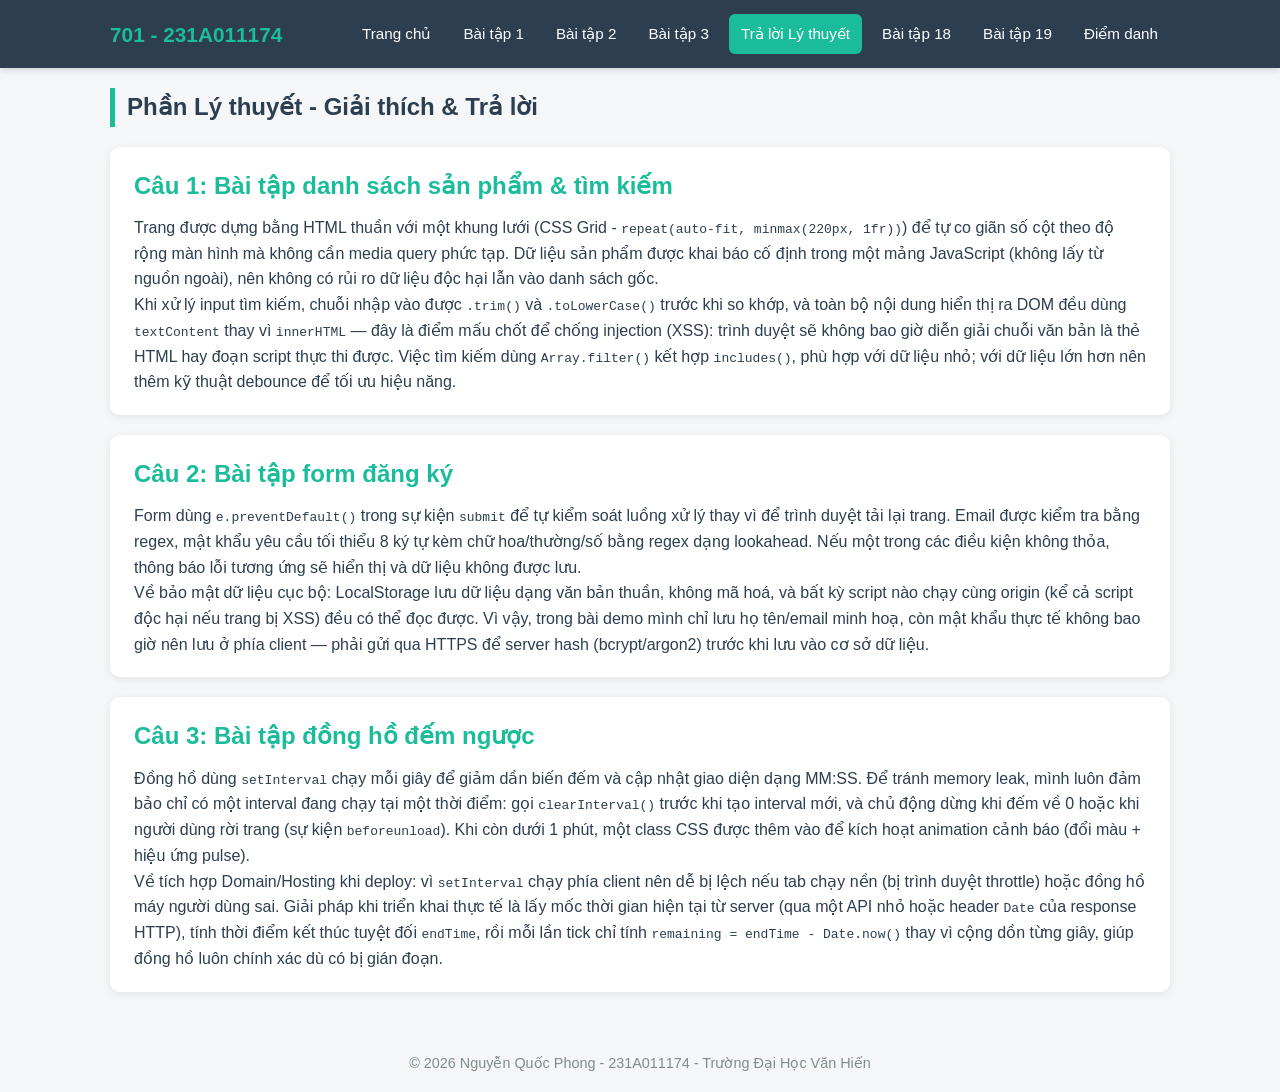
==== about.html @ 1a82f027 "Add files via upload" ====
<!DOCTYPE html>
<html lang="vi">
<head>
<meta charset="UTF-8" />
<meta name="viewport" content="width=device-width, initial-scale=1.0" />
<title>Trả lời Lý thuyết</title>
<link rel="stylesheet" href="css/style.css" />
</head>
<body>

<header>
  <nav class="navbar">
    <div class="brand">701 - 231A011174</div>
    <ul>
      <li><a href="index.html">Trang chủ</a></li>
      <li><a href="baitap01.html">Bài tập 1</a></li>
      <li><a href="baitap02.html">Bài tập 2</a></li>
      <li><a href="baitap03.html">Bài tập 3</a></li>
      <li><a href="about.html">Trả lời Lý thuyết</a></li>
      <li><a href="baitap18.html">Bài tập 18</a></li>
      <li><a href="baitap19.html">Bài tập 19</a></li>
      <li><a href="contact.html">Điểm danh</a></li>
    </ul>
  </nav>
</header>

<main class="container">
  <h2 class="section-title">Phần Lý thuyết - Giải thích &amp; Trả lời</h2>

  <div class="explain-block">
    <h2>Câu 1: Bài tập danh sách sản phẩm &amp; tìm kiếm</h2>
    <p>
      Trang được dựng bằng HTML thuần với một khung lưới (CSS Grid - <code>repeat(auto-fit, minmax(220px, 1fr))</code>)
      để tự co giãn số cột theo độ rộng màn hình mà không cần media query phức tạp. Dữ liệu sản phẩm
      được khai báo cố định trong một mảng JavaScript (không lấy từ nguồn ngoài), nên không có rủi ro
      dữ liệu độc hại lẫn vào danh sách gốc.
    </p>
    <p>
      Khi xử lý input tìm kiếm, chuỗi nhập vào được <code>.trim()</code> và <code>.toLowerCase()</code> trước khi so khớp,
      và toàn bộ nội dung hiển thị ra DOM đều dùng <code>textContent</code> thay vì <code>innerHTML</code> — đây là điểm
      mấu chốt để chống injection (XSS): trình duyệt sẽ không bao giờ diễn giải chuỗi văn bản là thẻ
      HTML hay đoạn script thực thi được. Việc tìm kiếm dùng <code>Array.filter()</code> kết hợp <code>includes()</code>,
      phù hợp với dữ liệu nhỏ; với dữ liệu lớn hơn nên thêm kỹ thuật debounce để tối ưu hiệu năng.
    </p>
  </div>

  <div class="explain-block">
    <h2>Câu 2: Bài tập form đăng ký</h2>
    <p>
      Form dùng <code>e.preventDefault()</code> trong sự kiện <code>submit</code> để tự kiểm soát luồng xử lý thay vì
      để trình duyệt tải lại trang. Email được kiểm tra bằng regex, mật khẩu yêu cầu tối thiểu 8 ký tự
      kèm chữ hoa/thường/số bằng regex dạng lookahead. Nếu một trong các điều kiện không thỏa, thông
      báo lỗi tương ứng sẽ hiển thị và dữ liệu không được lưu.
    </p>
    <p>
      Về bảo mật dữ liệu cục bộ: LocalStorage lưu dữ liệu dạng văn bản thuần, không mã hoá, và bất kỳ
      script nào chạy cùng origin (kể cả script độc hại nếu trang bị XSS) đều có thể đọc được. Vì vậy,
      trong bài demo mình chỉ lưu họ tên/email minh hoạ, còn mật khẩu thực tế không bao giờ nên lưu ở
      phía client — phải gửi qua HTTPS để server hash (bcrypt/argon2) trước khi lưu vào cơ sở dữ liệu.
    </p>
  </div>

  <div class="explain-block">
    <h2>Câu 3: Bài tập đồng hồ đếm ngược</h2>
    <p>
      Đồng hồ dùng <code>setInterval</code> chạy mỗi giây để giảm dần biến đếm và cập nhật giao diện dạng MM:SS.
      Để tránh memory leak, mình luôn đảm bảo chỉ có một interval đang chạy tại một thời điểm: gọi
      <code>clearInterval()</code> trước khi tạo interval mới, và chủ động dừng khi đếm về 0 hoặc khi người dùng
      rời trang (sự kiện <code>beforeunload</code>). Khi còn dưới 1 phút, một class CSS được thêm vào để kích hoạt
      animation cảnh báo (đổi màu + hiệu ứng pulse).
    </p>
    <p>
      Về tích hợp Domain/Hosting khi deploy: vì <code>setInterval</code> chạy phía client nên dễ bị lệch nếu tab
      chạy nền (bị trình duyệt throttle) hoặc đồng hồ máy người dùng sai. Giải pháp khi triển khai thực
      tế là lấy mốc thời gian hiện tại từ server (qua một API nhỏ hoặc header <code>Date</code> của response HTTP),
      tính thời điểm kết thúc tuyệt đối <code>endTime</code>, rồi mỗi lần tick chỉ tính
      <code>remaining = endTime - Date.now()</code> thay vì cộng dồn từng giây, giúp đồng hồ luôn chính xác dù
      có bị gián đoạn.
    </p>
  </div>
</main>

<footer>
  © 2026 Nguyễn Quốc Phong - 231A011174 - Trường Đại Học Văn Hiến
</footer>

<script src="js/script.js"></script>
</body>
</html>
---- css/style.css ----
/* ===== RESET & BASE ===== */
* {
  margin: 0;
  padding: 0;
  box-sizing: border-box;
}

body {
  font-family: "Segoe UI", Tahoma, Arial, sans-serif;
  background: #f4f6f8;
  color: #2c3e50;
  line-height: 1.6;
}

a {
  text-decoration: none;
  color: inherit;
}

img {
  max-width: 100%;
  display: block;
}

.container {
  max-width: 1100px;
  margin: 0 auto;
  padding: 20px;
}

/* ===== HEADER & NAV ===== */
header {
  background: #2c3e50;
  color: #fff;
  position: sticky;
  top: 0;
  z-index: 100;
  box-shadow: 0 2px 6px rgba(0, 0, 0, 0.15);
}

.navbar {
  display: flex;
  flex-wrap: wrap;
  align-items: center;
  justify-content: space-between;
  max-width: 1100px;
  margin: 0 auto;
  padding: 14px 20px;
}

.navbar .brand {
  font-size: 1.3rem;
  font-weight: 700;
  color: #1abc9c;
}

.navbar ul {
  list-style: none;
  display: flex;
  flex-wrap: wrap;
  gap: 8px;
}

.navbar ul li a {
  display: inline-block;
  padding: 8px 12px;
  border-radius: 6px;
  font-size: 0.95rem;
  transition: background 0.2s ease;
}

.navbar ul li a:hover,
.navbar ul li a.active {
  background: #1abc9c;
  color: #fff;
}

/* ===== HERO ===== */
.hero {
  background: linear-gradient(135deg, #1abc9c, #2c3e50);
  color: #fff;
  padding: 50px 20px;
  text-align: center;
}

.hero h1 {
  font-size: 2rem;
  margin-bottom: 10px;
}

.hero p {
  font-size: 1.05rem;
  opacity: 0.9;
}

/* ===== SECTION TITLES ===== */
.section-title {
  font-size: 1.5rem;
  margin-bottom: 20px;
  border-left: 5px solid #1abc9c;
  padding-left: 12px;
  color: #2c3e50;
}

/* ===== CARD GRID (general) ===== */
.card-grid {
  display: grid;
  grid-template-columns: repeat(auto-fit, minmax(260px, 1fr));
  gap: 20px;
}

.card {
  background: #fff;
  border-radius: 10px;
  padding: 20px;
  box-shadow: 0 2px 8px rgba(0, 0, 0, 0.08);
  transition: transform 0.2s ease, box-shadow 0.2s ease;
}

.card:hover {
  transform: translateY(-4px);
  box-shadow: 0 6px 18px rgba(0, 0, 0, 0.12);
}

/* ===== BAITAP 01: PRODUCT LIST ===== */
.search-box {
  display: flex;
  gap: 10px;
  margin-bottom: 25px;
  flex-wrap: wrap;
}

.search-box input {
  flex: 1;
  min-width: 200px;
  padding: 12px 14px;
  border: 1px solid #ccc;
  border-radius: 8px;
  font-size: 1rem;
}

.search-box input:focus {
  outline: none;
  border-color: #1abc9c;
}

.product-grid {
  display: grid;
  grid-template-columns: repeat(auto-fit, minmax(220px, 1fr));
  gap: 20px;
}

.product-card {
  background: #fff;
  border-radius: 10px;
  overflow: hidden;
  box-shadow: 0 2px 8px rgba(0, 0, 0, 0.08);
  display: flex;
  flex-direction: column;
  transition: transform 0.2s ease;
}

.product-card:hover {
  transform: translateY(-4px);
}

.product-card .product-img {
  height: 140px;
  display: flex;
  align-items: center;
  justify-content: center;
  font-size: 2.5rem;
  background: #ecf0f1;
}

.product-card .product-body {
  padding: 16px;
  flex: 1;
  display: flex;
  flex-direction: column;
}

.product-card h3 {
  margin-bottom: 6px;
  font-size: 1.1rem;
}

.product-card .price {
  color: #e67e22;
  font-weight: 700;
  margin-top: auto;
  padding-top: 10px;
}

.no-result {
  text-align: center;
  padding: 30px;
  color: #c0392b;
  font-weight: 600;
  background: #fdecea;
  border-radius: 10px;
  display: none;
}

/* ===== BAITAP 02: REGISTRATION FORM ===== */
.form-wrapper {
  max-width: 480px;
  margin: 0 auto;
  background: #fff;
  padding: 30px;
  border-radius: 12px;
  box-shadow: 0 2px 10px rgba(0, 0, 0, 0.08);
}

.form-group {
  margin-bottom: 18px;
}

.form-group label {
  display: block;
  margin-bottom: 6px;
  font-weight: 600;
  font-size: 0.95rem;
}

.form-group input[type="text"],
.form-group input[type="email"],
.form-group input[type="password"] {
  width: 100%;
  padding: 11px 13px;
  border: 1px solid #ccc;
  border-radius: 8px;
  font-size: 1rem;
}

.form-group input:focus {
  outline: none;
  border-color: #1abc9c;
}

.checkbox-group {
  display: flex;
  align-items: center;
  gap: 8px;
}

.error-text {
  color: #c0392b;
  font-size: 0.85rem;
  margin-top: 5px;
  display: none;
}

.btn {
  display: inline-block;
  background: #1abc9c;
  color: #fff;
  border: none;
  padding: 12px 20px;
  border-radius: 8px;
  font-size: 1rem;
  cursor: pointer;
  width: 100%;
  transition: background 0.2s ease;
}

.btn:hover {
  background: #16a085;
}

.success-msg {
  margin-top: 16px;
  padding: 12px;
  border-radius: 8px;
  background: #eafaf1;
  color: #1e8449;
  font-weight: 600;
  text-align: center;
  display: none;
}

/* ===== BAITAP 03: COUNTDOWN TIMER ===== */
.timer-wrapper {
  text-align: center;
  padding: 40px 20px;
}

.timer-display {
  font-size: 4rem;
  font-weight: 700;
  background: #2c3e50;
  color: #1abc9c;
  display: inline-block;
  padding: 20px 50px;
  border-radius: 16px;
  margin: 20px 0;
  letter-spacing: 4px;
  transition: color 0.3s ease, background 0.3s ease;
}

.timer-display.warning {
  background: #c0392b;
  color: #fff;
  animation: pulse 1s infinite;
}

@keyframes pulse {
  0% { transform: scale(1); }
  50% { transform: scale(1.06); }
  100% { transform: scale(1); }
}

.timer-controls button {
  margin: 0 6px;
  padding: 10px 18px;
  border: none;
  border-radius: 8px;
  background: #1abc9c;
  color: #fff;
  font-size: 0.95rem;
  cursor: pointer;
}

.timer-controls button:hover {
  background: #16a085;
}

.timer-controls button.reset {
  background: #95a5a6;
}

.timer-controls button.reset:hover {
  background: #7f8c8d;
}

/* Modal */
.modal-overlay {
  display: none;
  position: fixed;
  inset: 0;
  background: rgba(0, 0, 0, 0.55);
  align-items: center;
  justify-content: center;
  z-index: 1000;
}

.modal-overlay.show {
  display: flex;
}

.modal-box {
  background: #fff;
  padding: 30px;
  border-radius: 12px;
  text-align: center;
  max-width: 320px;
  box-shadow: 0 8px 24px rgba(0, 0, 0, 0.25);
}

.modal-box h2 {
  color: #c0392b;
  margin-bottom: 12px;
}

.modal-box button {
  margin-top: 16px;
  padding: 10px 20px;
  border: none;
  background: #1abc9c;
  color: #fff;
  border-radius: 8px;
  cursor: pointer;
}

/* ===== EXPLANATION / THEORY PAGE ===== */
.explain-block {
  background: #fff;
  border-radius: 10px;
  padding: 20px 24px;
  margin-bottom: 20px;
  box-shadow: 0 2px 8px rgba(0, 0, 0, 0.08);
}

.explain-block h2 {
  color: #1abc9c;
  margin-bottom: 10px;
}

.explain-block ul {
  margin: 10px 0 0 20px;
}

/* ===== PROFILE / CONTACT PAGE ===== */
.profile-card {
  display: flex;
  gap: 24px;
  align-items: center;
  background: #fff;
  border-radius: 12px;
  padding: 24px;
  box-shadow: 0 2px 8px rgba(0, 0, 0, 0.08);
  flex-wrap: wrap;
}

.profile-card img {
  width: 140px;
  height: 140px;
  border-radius: 50%;
  object-fit: cover;
  border: 4px solid #1abc9c;
}

.info-table {
  width: 100%;
  border-collapse: collapse;
  margin-top: 20px;
  background: #fff;
  border-radius: 10px;
  overflow: hidden;
  box-shadow: 0 2px 8px rgba(0, 0, 0, 0.08);
}

.info-table th,
.info-table td {
  padding: 12px 16px;
  text-align: left;
  border-bottom: 1px solid #eee;
}

.info-table th {
  background: #2c3e50;
  color: #fff;
  width: 220px;
}

.info-table tr:last-child td,
.info-table tr:last-child th {
  border-bottom: none;
}

.info-table a {
  color: #1abc9c;
  word-break: break-all;
}

/* ===== FOOTER ===== */
footer {
  text-align: center;
  padding: 20px;
  color: #7f8c8d;
  font-size: 0.9rem;
}

/* ===== RESPONSIVE ===== */
@media (max-width: 600px) {
  .navbar {
    flex-direction: column;
    align-items: flex-start;
  }
  .timer-display {
    font-size: 2.6rem;
    padding: 16px 30px;
  }
  .profile-card {
    flex-direction: column;
    text-align: center;
  }
  .info-table th {
    width: 140px;
  }
}
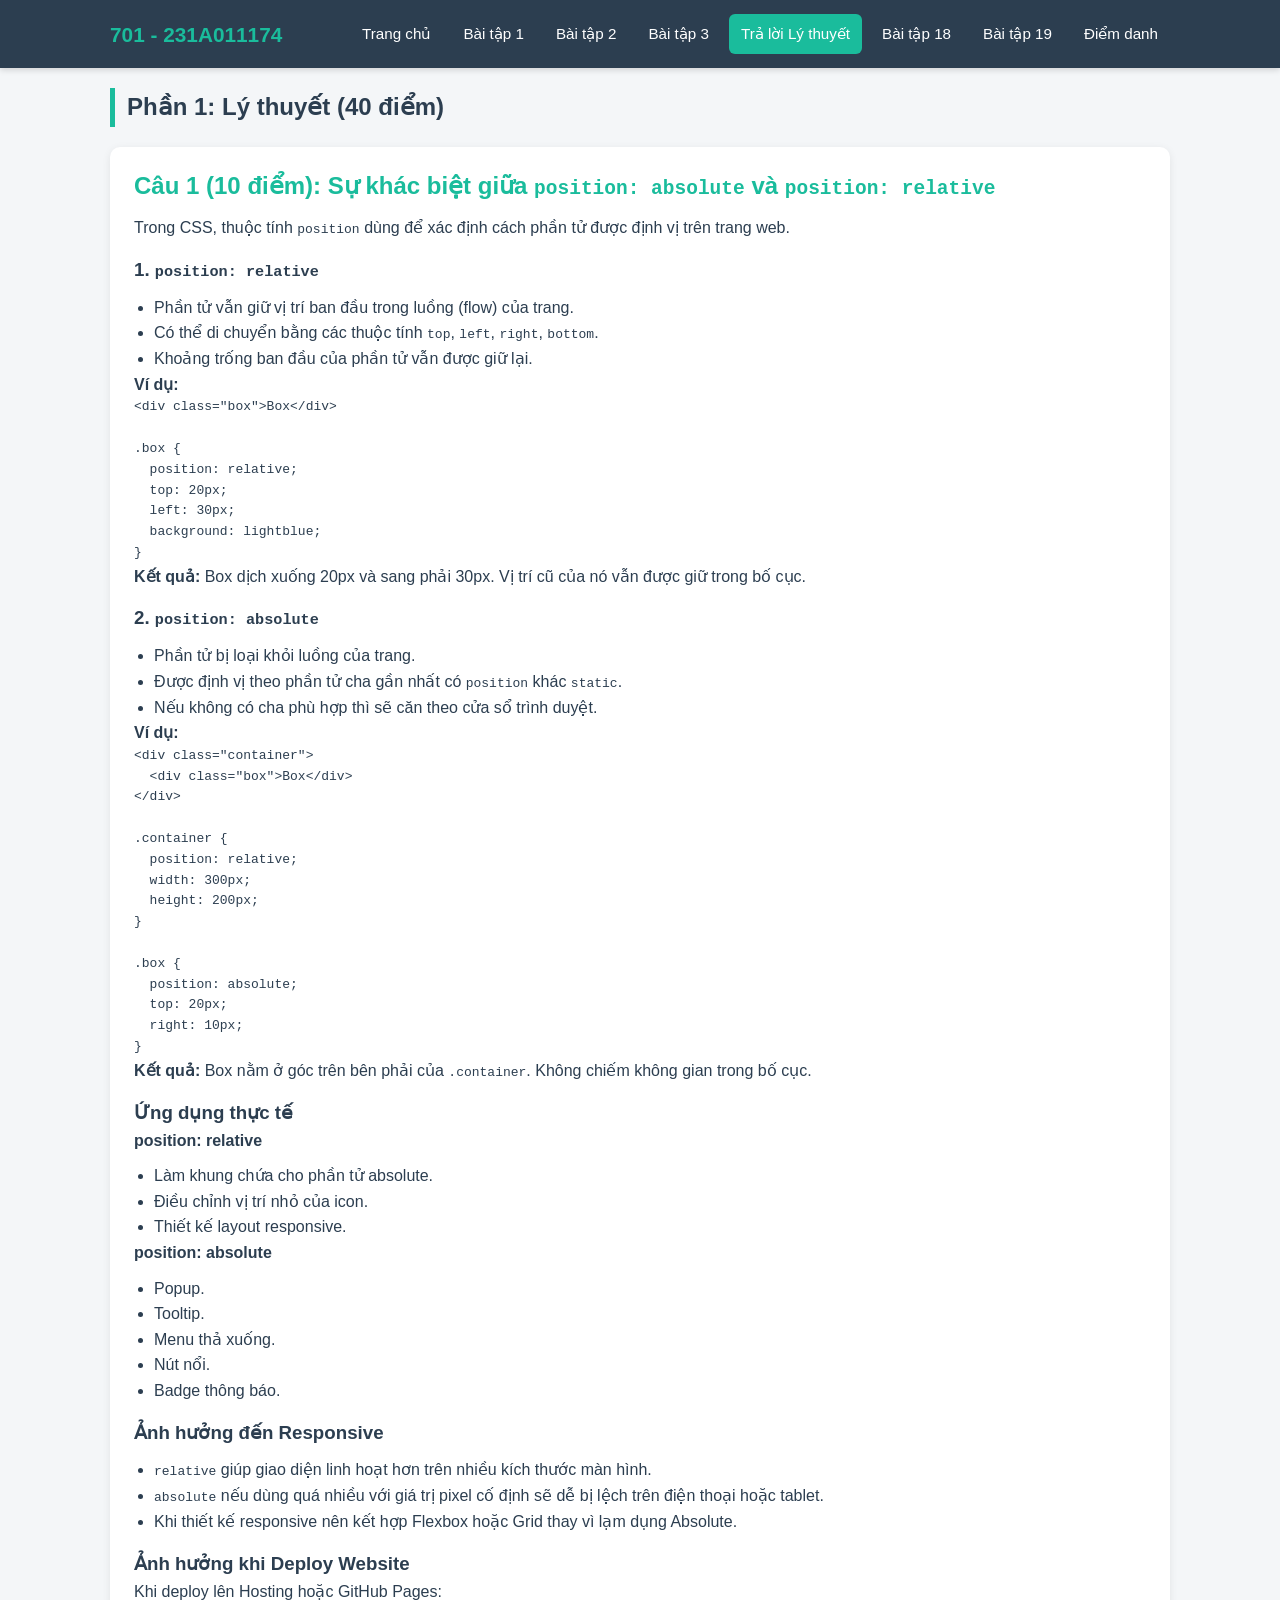
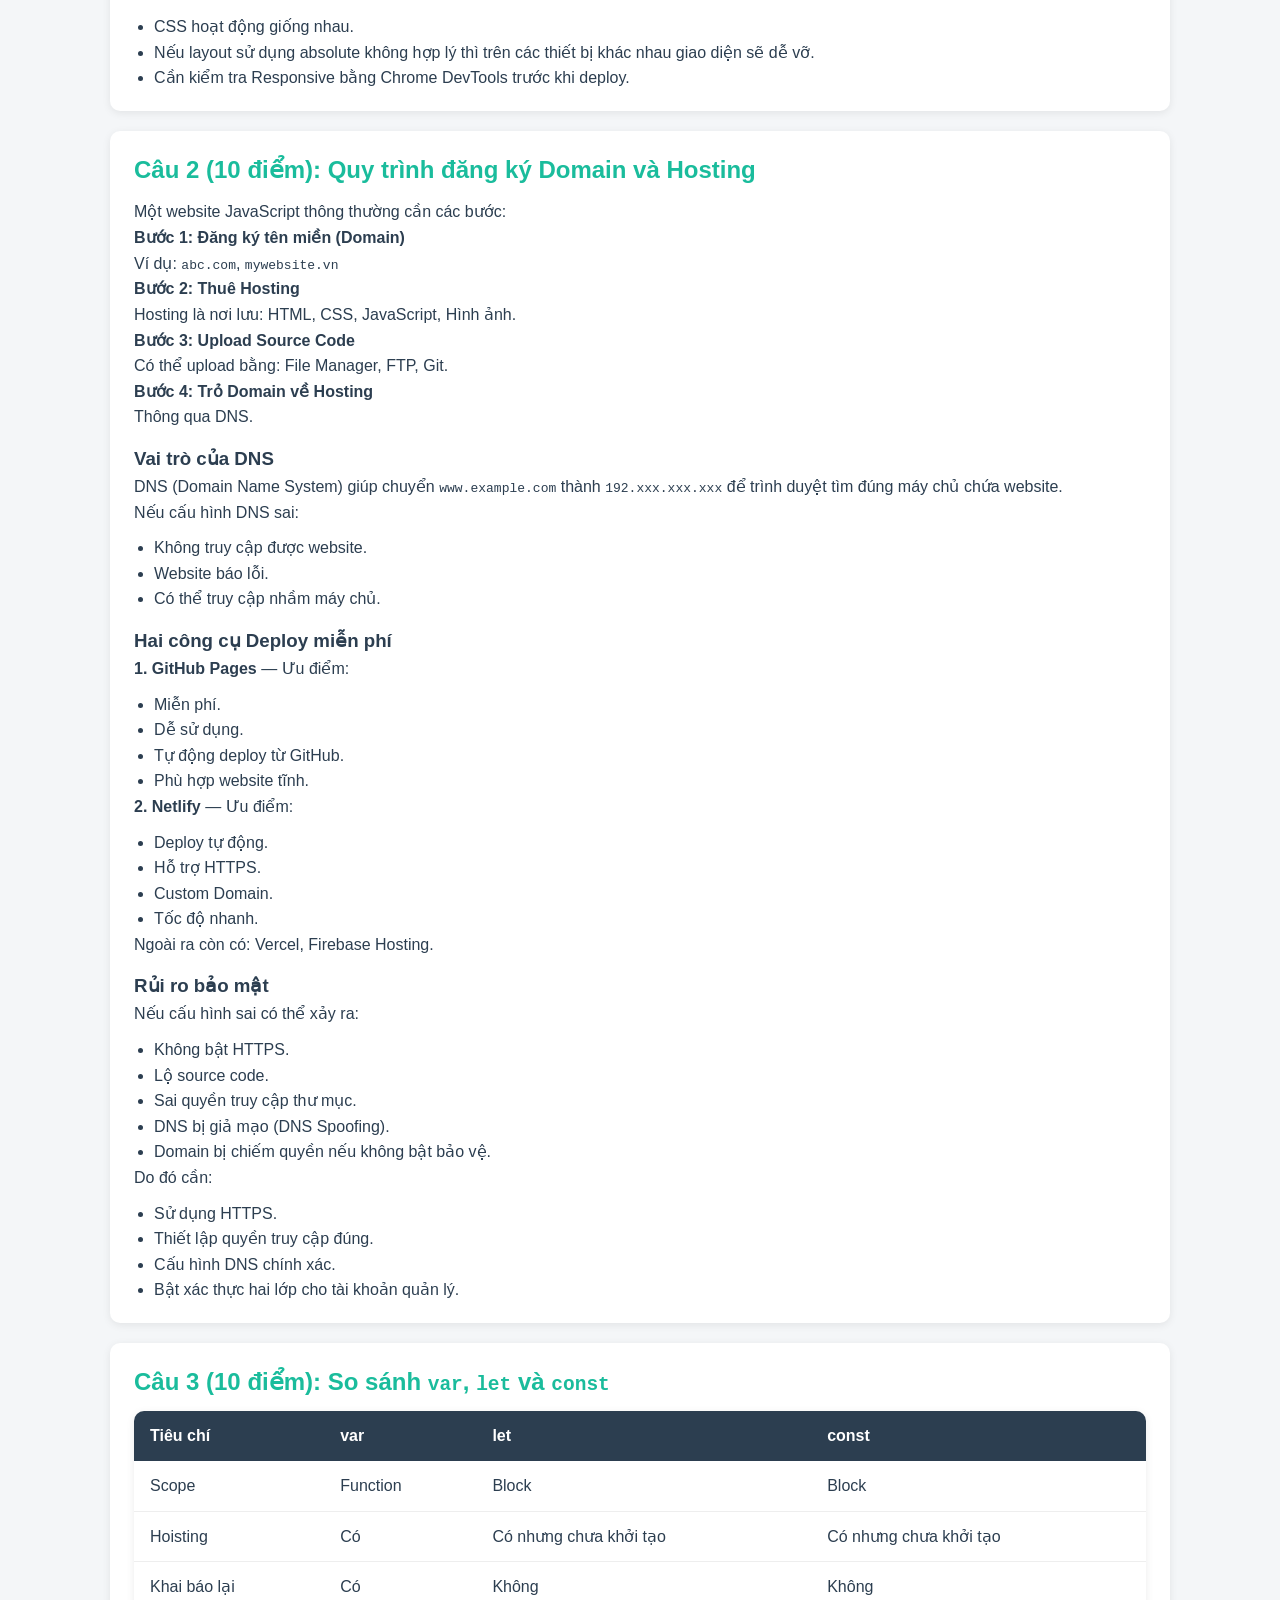
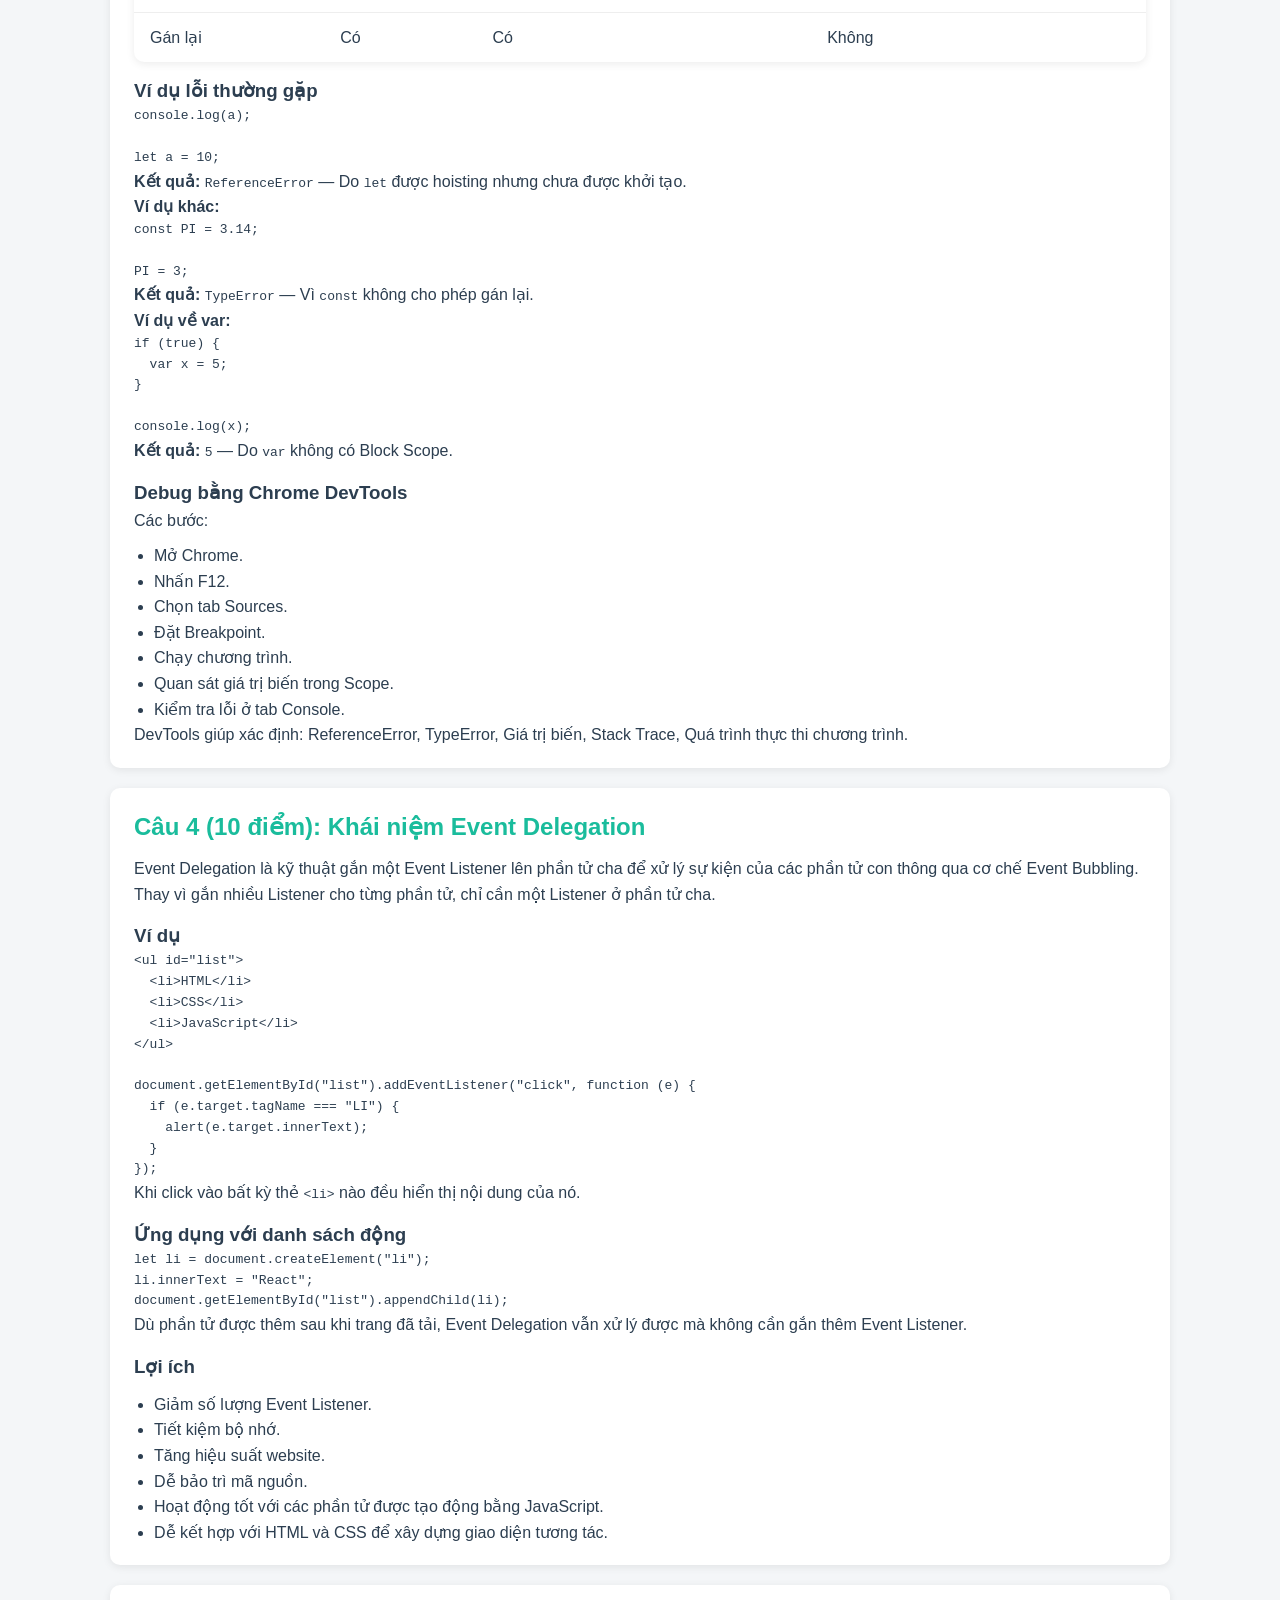
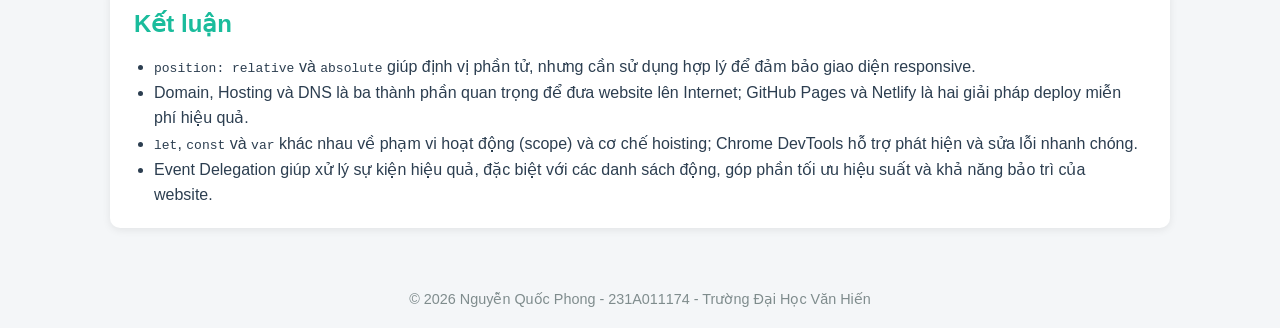
==== commit 800dd214: "Add files via upload" ====
--- a/about.html
+++ b/about.html
@@ -25,58 +25,248 @@
 </header>
 
 <main class="container">
-  <h2 class="section-title">Phần Lý thuyết - Giải thích &amp; Trả lời</h2>
-
-  <div class="explain-block">
-    <h2>Câu 1: Bài tập danh sách sản phẩm &amp; tìm kiếm</h2>
-    <p>
-      Trang được dựng bằng HTML thuần với một khung lưới (CSS Grid - <code>repeat(auto-fit, minmax(220px, 1fr))</code>)
-      để tự co giãn số cột theo độ rộng màn hình mà không cần media query phức tạp. Dữ liệu sản phẩm
-      được khai báo cố định trong một mảng JavaScript (không lấy từ nguồn ngoài), nên không có rủi ro
-      dữ liệu độc hại lẫn vào danh sách gốc.
-    </p>
-    <p>
-      Khi xử lý input tìm kiếm, chuỗi nhập vào được <code>.trim()</code> và <code>.toLowerCase()</code> trước khi so khớp,
-      và toàn bộ nội dung hiển thị ra DOM đều dùng <code>textContent</code> thay vì <code>innerHTML</code> — đây là điểm
-      mấu chốt để chống injection (XSS): trình duyệt sẽ không bao giờ diễn giải chuỗi văn bản là thẻ
-      HTML hay đoạn script thực thi được. Việc tìm kiếm dùng <code>Array.filter()</code> kết hợp <code>includes()</code>,
-      phù hợp với dữ liệu nhỏ; với dữ liệu lớn hơn nên thêm kỹ thuật debounce để tối ưu hiệu năng.
-    </p>
-  </div>
-
-  <div class="explain-block">
-    <h2>Câu 2: Bài tập form đăng ký</h2>
-    <p>
-      Form dùng <code>e.preventDefault()</code> trong sự kiện <code>submit</code> để tự kiểm soát luồng xử lý thay vì
-      để trình duyệt tải lại trang. Email được kiểm tra bằng regex, mật khẩu yêu cầu tối thiểu 8 ký tự
-      kèm chữ hoa/thường/số bằng regex dạng lookahead. Nếu một trong các điều kiện không thỏa, thông
-      báo lỗi tương ứng sẽ hiển thị và dữ liệu không được lưu.
-    </p>
-    <p>
-      Về bảo mật dữ liệu cục bộ: LocalStorage lưu dữ liệu dạng văn bản thuần, không mã hoá, và bất kỳ
-      script nào chạy cùng origin (kể cả script độc hại nếu trang bị XSS) đều có thể đọc được. Vì vậy,
-      trong bài demo mình chỉ lưu họ tên/email minh hoạ, còn mật khẩu thực tế không bao giờ nên lưu ở
-      phía client — phải gửi qua HTTPS để server hash (bcrypt/argon2) trước khi lưu vào cơ sở dữ liệu.
-    </p>
-  </div>
-
-  <div class="explain-block">
-    <h2>Câu 3: Bài tập đồng hồ đếm ngược</h2>
-    <p>
-      Đồng hồ dùng <code>setInterval</code> chạy mỗi giây để giảm dần biến đếm và cập nhật giao diện dạng MM:SS.
-      Để tránh memory leak, mình luôn đảm bảo chỉ có một interval đang chạy tại một thời điểm: gọi
-      <code>clearInterval()</code> trước khi tạo interval mới, và chủ động dừng khi đếm về 0 hoặc khi người dùng
-      rời trang (sự kiện <code>beforeunload</code>). Khi còn dưới 1 phút, một class CSS được thêm vào để kích hoạt
-      animation cảnh báo (đổi màu + hiệu ứng pulse).
-    </p>
-    <p>
-      Về tích hợp Domain/Hosting khi deploy: vì <code>setInterval</code> chạy phía client nên dễ bị lệch nếu tab
-      chạy nền (bị trình duyệt throttle) hoặc đồng hồ máy người dùng sai. Giải pháp khi triển khai thực
-      tế là lấy mốc thời gian hiện tại từ server (qua một API nhỏ hoặc header <code>Date</code> của response HTTP),
-      tính thời điểm kết thúc tuyệt đối <code>endTime</code>, rồi mỗi lần tick chỉ tính
-      <code>remaining = endTime - Date.now()</code> thay vì cộng dồn từng giây, giúp đồng hồ luôn chính xác dù
-      có bị gián đoạn.
-    </p>
+  <h2 class="section-title">Phần 1: Lý thuyết (40 điểm)</h2>
+
+  <!-- ===================== CÂU 1 ===================== -->
+  <div class="explain-block">
+    <h2>Câu 1 (10 điểm): Sự khác biệt giữa <code>position: absolute</code> và <code>position: relative</code></h2>
+    <p>Trong CSS, thuộc tính <code>position</code> dùng để xác định cách phần tử được định vị trên trang web.</p>
+
+    <h3 style="margin-top:14px;">1. <code>position: relative</code></h3>
+    <ul>
+      <li>Phần tử vẫn giữ vị trí ban đầu trong luồng (flow) của trang.</li>
+      <li>Có thể di chuyển bằng các thuộc tính <code>top</code>, <code>left</code>, <code>right</code>, <code>bottom</code>.</li>
+      <li>Khoảng trống ban đầu của phần tử vẫn được giữ lại.</li>
+    </ul>
+    <p><strong>Ví dụ:</strong></p>
+    <pre><code>&lt;div class="box"&gt;Box&lt;/div&gt;
+
+.box {
+  position: relative;
+  top: 20px;
+  left: 30px;
+  background: lightblue;
+}</code></pre>
+    <p><strong>Kết quả:</strong> Box dịch xuống 20px và sang phải 30px. Vị trí cũ của nó vẫn được giữ trong bố cục.</p>
+
+    <h3 style="margin-top:14px;">2. <code>position: absolute</code></h3>
+    <ul>
+      <li>Phần tử bị loại khỏi luồng của trang.</li>
+      <li>Được định vị theo phần tử cha gần nhất có <code>position</code> khác <code>static</code>.</li>
+      <li>Nếu không có cha phù hợp thì sẽ căn theo cửa sổ trình duyệt.</li>
+    </ul>
+    <p><strong>Ví dụ:</strong></p>
+    <pre><code>&lt;div class="container"&gt;
+  &lt;div class="box"&gt;Box&lt;/div&gt;
+&lt;/div&gt;
+
+.container {
+  position: relative;
+  width: 300px;
+  height: 200px;
+}
+
+.box {
+  position: absolute;
+  top: 20px;
+  right: 10px;
+}</code></pre>
+    <p><strong>Kết quả:</strong> Box nằm ở góc trên bên phải của <code>.container</code>. Không chiếm không gian trong bố cục.</p>
+
+    <h3 style="margin-top:14px;">Ứng dụng thực tế</h3>
+    <p><strong>position: relative</strong></p>
+    <ul>
+      <li>Làm khung chứa cho phần tử absolute.</li>
+      <li>Điều chỉnh vị trí nhỏ của icon.</li>
+      <li>Thiết kế layout responsive.</li>
+    </ul>
+    <p><strong>position: absolute</strong></p>
+    <ul>
+      <li>Popup.</li>
+      <li>Tooltip.</li>
+      <li>Menu thả xuống.</li>
+      <li>Nút nổi.</li>
+      <li>Badge thông báo.</li>
+    </ul>
+
+    <h3 style="margin-top:14px;">Ảnh hưởng đến Responsive</h3>
+    <ul>
+      <li><code>relative</code> giúp giao diện linh hoạt hơn trên nhiều kích thước màn hình.</li>
+      <li><code>absolute</code> nếu dùng quá nhiều với giá trị pixel cố định sẽ dễ bị lệch trên điện thoại hoặc tablet.</li>
+      <li>Khi thiết kế responsive nên kết hợp Flexbox hoặc Grid thay vì lạm dụng Absolute.</li>
+    </ul>
+
+    <h3 style="margin-top:14px;">Ảnh hưởng khi Deploy Website</h3>
+    <p>Khi deploy lên Hosting hoặc GitHub Pages:</p>
+    <ul>
+      <li>CSS hoạt động giống nhau.</li>
+      <li>Nếu layout sử dụng absolute không hợp lý thì trên các thiết bị khác nhau giao diện sẽ dễ vỡ.</li>
+      <li>Cần kiểm tra Responsive bằng Chrome DevTools trước khi deploy.</li>
+    </ul>
+  </div>
+
+  <!-- ===================== CÂU 2 ===================== -->
+  <div class="explain-block">
+    <h2>Câu 2 (10 điểm): Quy trình đăng ký Domain và Hosting</h2>
+    <p>Một website JavaScript thông thường cần các bước:</p>
+
+    <p><strong>Bước 1: Đăng ký tên miền (Domain)</strong></p>
+    <p>Ví dụ: <code>abc.com</code>, <code>mywebsite.vn</code></p>
+
+    <p><strong>Bước 2: Thuê Hosting</strong></p>
+    <p>Hosting là nơi lưu: HTML, CSS, JavaScript, Hình ảnh.</p>
+
+    <p><strong>Bước 3: Upload Source Code</strong></p>
+    <p>Có thể upload bằng: File Manager, FTP, Git.</p>
+
+    <p><strong>Bước 4: Trỏ Domain về Hosting</strong></p>
+    <p>Thông qua DNS.</p>
+
+    <h3 style="margin-top:14px;">Vai trò của DNS</h3>
+    <p>DNS (Domain Name System) giúp chuyển <code>www.example.com</code> thành <code>192.xxx.xxx.xxx</code> để trình duyệt tìm đúng máy chủ chứa website.</p>
+    <p>Nếu cấu hình DNS sai:</p>
+    <ul>
+      <li>Không truy cập được website.</li>
+      <li>Website báo lỗi.</li>
+      <li>Có thể truy cập nhầm máy chủ.</li>
+    </ul>
+
+    <h3 style="margin-top:14px;">Hai công cụ Deploy miễn phí</h3>
+    <p><strong>1. GitHub Pages</strong> — Ưu điểm:</p>
+    <ul>
+      <li>Miễn phí.</li>
+      <li>Dễ sử dụng.</li>
+      <li>Tự động deploy từ GitHub.</li>
+      <li>Phù hợp website tĩnh.</li>
+    </ul>
+    <p><strong>2. Netlify</strong> — Ưu điểm:</p>
+    <ul>
+      <li>Deploy tự động.</li>
+      <li>Hỗ trợ HTTPS.</li>
+      <li>Custom Domain.</li>
+      <li>Tốc độ nhanh.</li>
+    </ul>
+    <p>Ngoài ra còn có: Vercel, Firebase Hosting.</p>
+
+    <h3 style="margin-top:14px;">Rủi ro bảo mật</h3>
+    <p>Nếu cấu hình sai có thể xảy ra:</p>
+    <ul>
+      <li>Không bật HTTPS.</li>
+      <li>Lộ source code.</li>
+      <li>Sai quyền truy cập thư mục.</li>
+      <li>DNS bị giả mạo (DNS Spoofing).</li>
+      <li>Domain bị chiếm quyền nếu không bật bảo vệ.</li>
+    </ul>
+    <p>Do đó cần:</p>
+    <ul>
+      <li>Sử dụng HTTPS.</li>
+      <li>Thiết lập quyền truy cập đúng.</li>
+      <li>Cấu hình DNS chính xác.</li>
+      <li>Bật xác thực hai lớp cho tài khoản quản lý.</li>
+    </ul>
+  </div>
+
+  <!-- ===================== CÂU 3 ===================== -->
+  <div class="explain-block">
+    <h2>Câu 3 (10 điểm): So sánh <code>var</code>, <code>let</code> và <code>const</code></h2>
+
+    <table class="info-table" style="margin-top:10px;">
+      <thead>
+        <tr>
+          <th style="width:auto;">Tiêu chí</th>
+          <th style="width:auto;">var</th>
+          <th style="width:auto;">let</th>
+          <th style="width:auto;">const</th>
+        </tr>
+      </thead>
+      <tbody>
+        <tr><td>Scope</td><td>Function</td><td>Block</td><td>Block</td></tr>
+        <tr><td>Hoisting</td><td>Có</td><td>Có nhưng chưa khởi tạo</td><td>Có nhưng chưa khởi tạo</td></tr>
+        <tr><td>Khai báo lại</td><td>Có</td><td>Không</td><td>Không</td></tr>
+        <tr><td>Gán lại</td><td>Có</td><td>Có</td><td>Không</td></tr>
+      </tbody>
+    </table>
+
+    <h3 style="margin-top:14px;">Ví dụ lỗi thường gặp</h3>
+    <pre><code>console.log(a);
+
+let a = 10;</code></pre>
+    <p><strong>Kết quả:</strong> <code>ReferenceError</code> — Do <code>let</code> được hoisting nhưng chưa được khởi tạo.</p>
+
+    <p><strong>Ví dụ khác:</strong></p>
+    <pre><code>const PI = 3.14;
+
+PI = 3;</code></pre>
+    <p><strong>Kết quả:</strong> <code>TypeError</code> — Vì <code>const</code> không cho phép gán lại.</p>
+
+    <p><strong>Ví dụ về var:</strong></p>
+    <pre><code>if (true) {
+  var x = 5;
+}
+
+console.log(x);</code></pre>
+    <p><strong>Kết quả:</strong> <code>5</code> — Do <code>var</code> không có Block Scope.</p>
+
+    <h3 style="margin-top:14px;">Debug bằng Chrome DevTools</h3>
+    <p>Các bước:</p>
+    <ul>
+      <li>Mở Chrome.</li>
+      <li>Nhấn F12.</li>
+      <li>Chọn tab Sources.</li>
+      <li>Đặt Breakpoint.</li>
+      <li>Chạy chương trình.</li>
+      <li>Quan sát giá trị biến trong Scope.</li>
+      <li>Kiểm tra lỗi ở tab Console.</li>
+    </ul>
+    <p>DevTools giúp xác định: ReferenceError, TypeError, Giá trị biến, Stack Trace, Quá trình thực thi chương trình.</p>
+  </div>
+
+  <!-- ===================== CÂU 4 ===================== -->
+  <div class="explain-block">
+    <h2>Câu 4 (10 điểm): Khái niệm Event Delegation</h2>
+    <p>Event Delegation là kỹ thuật gắn một Event Listener lên phần tử cha để xử lý sự kiện của các phần tử con thông qua cơ chế Event Bubbling.</p>
+    <p>Thay vì gắn nhiều Listener cho từng phần tử, chỉ cần một Listener ở phần tử cha.</p>
+
+    <h3 style="margin-top:14px;">Ví dụ</h3>
+    <pre><code>&lt;ul id="list"&gt;
+  &lt;li&gt;HTML&lt;/li&gt;
+  &lt;li&gt;CSS&lt;/li&gt;
+  &lt;li&gt;JavaScript&lt;/li&gt;
+&lt;/ul&gt;
+
+document.getElementById("list").addEventListener("click", function (e) {
+  if (e.target.tagName === "LI") {
+    alert(e.target.innerText);
+  }
+});</code></pre>
+    <p>Khi click vào bất kỳ thẻ <code>&lt;li&gt;</code> nào đều hiển thị nội dung của nó.</p>
+
+    <h3 style="margin-top:14px;">Ứng dụng với danh sách động</h3>
+    <pre><code>let li = document.createElement("li");
+li.innerText = "React";
+document.getElementById("list").appendChild(li);</code></pre>
+    <p>Dù phần tử được thêm sau khi trang đã tải, Event Delegation vẫn xử lý được mà không cần gắn thêm Event Listener.</p>
+
+    <h3 style="margin-top:14px;">Lợi ích</h3>
+    <ul>
+      <li>Giảm số lượng Event Listener.</li>
+      <li>Tiết kiệm bộ nhớ.</li>
+      <li>Tăng hiệu suất website.</li>
+      <li>Dễ bảo trì mã nguồn.</li>
+      <li>Hoạt động tốt với các phần tử được tạo động bằng JavaScript.</li>
+      <li>Dễ kết hợp với HTML và CSS để xây dựng giao diện tương tác.</li>
+    </ul>
+  </div>
+
+  <!-- ===================== KẾT LUẬN ===================== -->
+  <div class="explain-block">
+    <h2>Kết luận</h2>
+    <ul>
+      <li><code>position: relative</code> và <code>absolute</code> giúp định vị phần tử, nhưng cần sử dụng hợp lý để đảm bảo giao diện responsive.</li>
+      <li>Domain, Hosting và DNS là ba thành phần quan trọng để đưa website lên Internet; GitHub Pages và Netlify là hai giải pháp deploy miễn phí hiệu quả.</li>
+      <li><code>let</code>, <code>const</code> và <code>var</code> khác nhau về phạm vi hoạt động (scope) và cơ chế hoisting; Chrome DevTools hỗ trợ phát hiện và sửa lỗi nhanh chóng.</li>
+      <li>Event Delegation giúp xử lý sự kiện hiệu quả, đặc biệt với các danh sách động, góp phần tối ưu hiệu suất và khả năng bảo trì của website.</li>
+    </ul>
   </div>
 </main>
 
